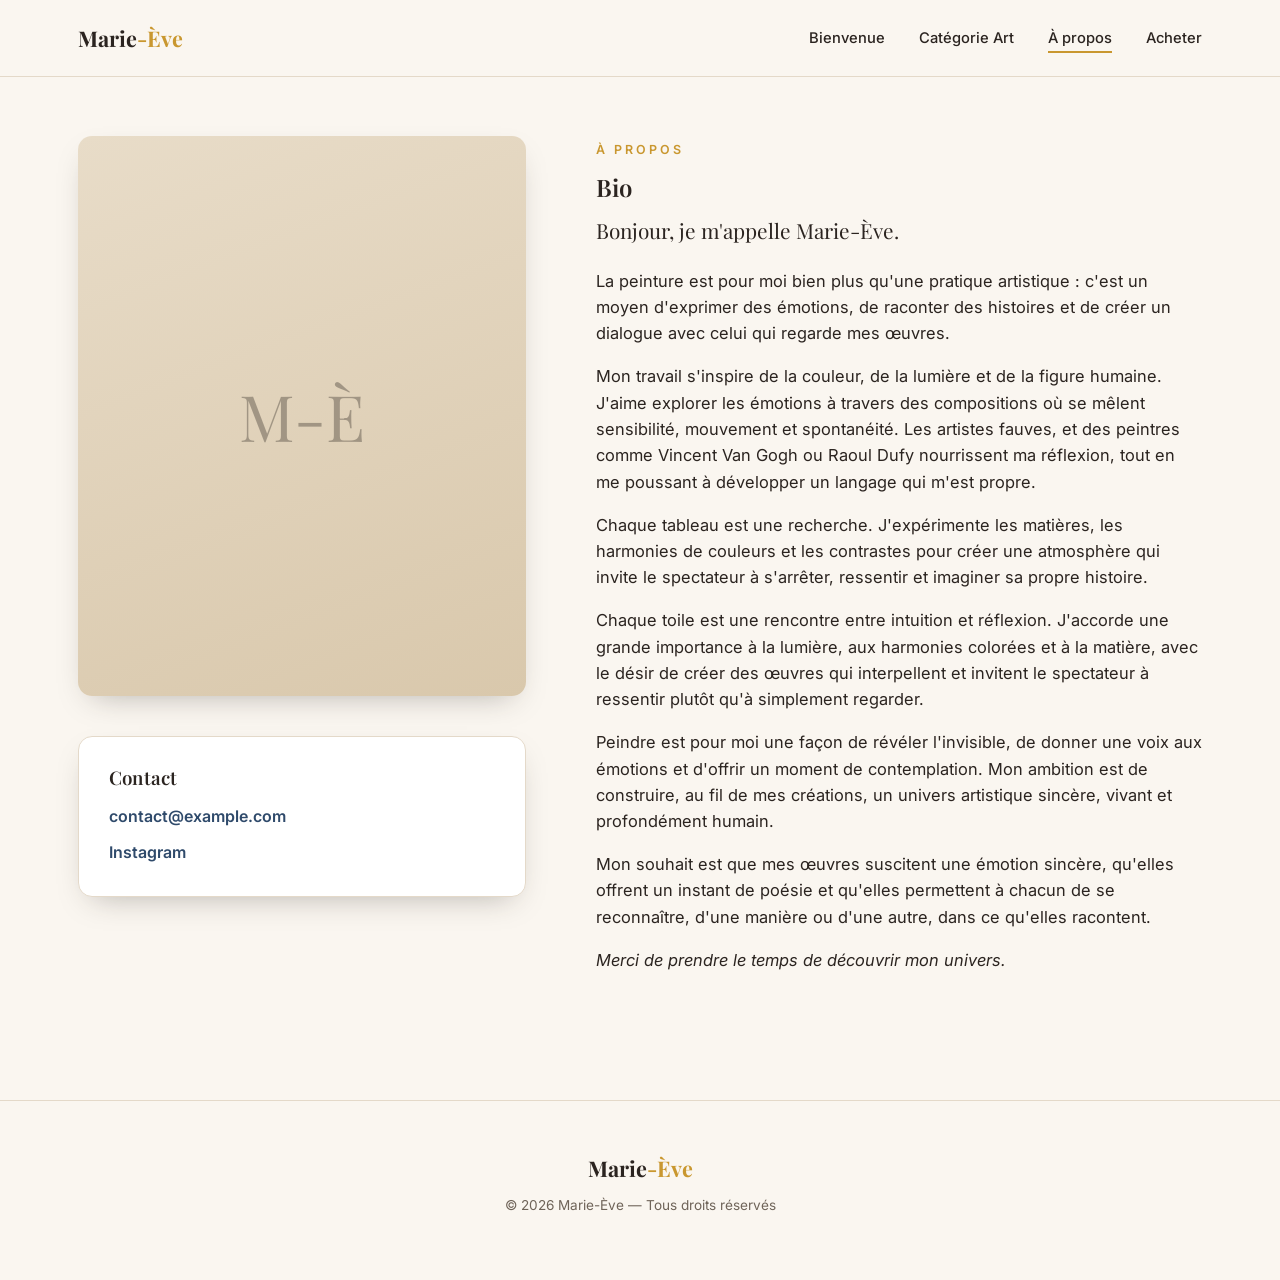
==== a-propos.html @ 45335b19 "Site portfolio: pages, styles, scripts et données de galerie Co-Authored-By: Claude Sonnet 5 <norepl" ====
<!DOCTYPE html>
<html lang="fr">
<head>
<meta charset="UTF-8" />
<meta name="viewport" content="width=device-width, initial-scale=1.0" />
<title>À propos — Marie-Ève</title>
<meta name="description" content="À propos de Marie-Ève : sa démarche artistique, ses inspirations et comment la contacter." />
<link rel="stylesheet" href="css/style.css" />
</head>
<body>

<nav class="site-nav is-solid">
  <div class="container">
    <a href="index.html" class="brand">Marie<span>-Ève</span></a>
    <button class="nav-toggle" aria-label="Menu">
      <span></span><span></span><span></span>
    </button>
    <ul class="nav-links">
      <li><a href="index.html">Bienvenue</a></li>
      <li><a href="categorie-art.html">Catégorie Art</a></li>
      <li><a href="a-propos.html">À propos</a></li>
      <li><a href="acheter.html">Acheter</a></li>
    </ul>
  </div>
</nav>

<section style="padding-top: calc(var(--nav-h) + 60px);">
  <div class="container">
    <div class="about-wrap">

      <div class="about-portrait reveal">
        <div class="portrait-frame">
          <img id="portrait-img" alt="Portrait de Marie-Ève" />
          <div class="portrait-placeholder" id="portrait-placeholder" style="display:none;">
            <span class="initials">M-È</span>
          </div>
        </div>

        <div class="contact-card">
          <h3>Contact</h3>
          <ul class="contact-list">
            <!-- TODO: remplacer par la vraie adresse e-mail / réseaux de Marie-Ève -->
            <li><a href="mailto:contact@example.com">contact@example.com</a></li>
            <li><a href="#" target="_blank" rel="noopener">Instagram</a></li>
          </ul>
        </div>
      </div>

      <div class="about-bio reveal">
        <span class="eyebrow">À propos</span>
        <h1>Bio</h1>

        <p>Bonjour, je m'appelle Marie-Ève.</p>

        <p>La peinture est pour moi bien plus qu'une pratique artistique : c'est un moyen d'exprimer des émotions, de raconter des histoires et de créer un dialogue avec celui qui regarde mes œuvres.</p>

        <p>Mon travail s'inspire de la couleur, de la lumière et de la figure humaine. J'aime explorer les émotions à travers des compositions où se mêlent sensibilité, mouvement et spontanéité. Les artistes fauves, et des peintres comme Vincent Van Gogh ou Raoul Dufy nourrissent ma réflexion, tout en me poussant à développer un langage qui m'est propre.</p>

        <p>Chaque tableau est une recherche. J'expérimente les matières, les harmonies de couleurs et les contrastes pour créer une atmosphère qui invite le spectateur à s'arrêter, ressentir et imaginer sa propre histoire.</p>

        <p>Chaque toile est une rencontre entre intuition et réflexion. J'accorde une grande importance à la lumière, aux harmonies colorées et à la matière, avec le désir de créer des œuvres qui interpellent et invitent le spectateur à ressentir plutôt qu'à simplement regarder.</p>

        <p>Peindre est pour moi une façon de révéler l'invisible, de donner une voix aux émotions et d'offrir un moment de contemplation. Mon ambition est de construire, au fil de mes créations, un univers artistique sincère, vivant et profondément humain.</p>

        <p>Mon souhait est que mes œuvres suscitent une émotion sincère, qu'elles offrent un instant de poésie et qu'elles permettent à chacun de se reconnaître, d'une manière ou d'une autre, dans ce qu'elles racontent.</p>

        <p><em>Merci de prendre le temps de découvrir mon univers.</em></p>
      </div>

    </div>
  </div>
</section>

<footer>
  <a href="index.html" class="brand">Marie<span>-Ève</span></a>
  <p>© <span id="year"></span> Marie-Ève — Tous droits réservés</p>
</footer>

<script src="js/portrait.js"></script>
<script src="js/main.js"></script>
<script>document.getElementById('year').textContent = new Date().getFullYear();</script>
</body>
</html>
---- css/style.css ----
/* ---------------------------------------------------------
   Marie-Ève — Art Portfolio
   --------------------------------------------------------- */

@import url('https://fonts.googleapis.com/css2?family=Playfair+Display:ital,wght@0,500;0,600;0,700;1,500&family=Inter:wght@400;500;600&display=swap');

:root {
  --bg: #faf6f0;
  --bg-alt: #f1e8dc;
  --paper: #ffffff;
  --text: #2b2420;
  --text-soft: #6f6459;
  --accent: #2f4a6b;
  --accent-soft: #6f8fae;
  --gold: #c9972f;
  --border: #e4d9c9;
  --shadow: 0 12px 30px -14px rgba(43, 36, 32, 0.35);
  --radius: 14px;
  --nav-h: 76px;
}

* {
  box-sizing: border-box;
}

html {
  scroll-behavior: smooth;
}

body {
  margin: 0;
  background: var(--bg);
  color: var(--text);
  font-family: 'Inter', -apple-system, BlinkMacSystemFont, 'Segoe UI', sans-serif;
  line-height: 1.6;
  -webkit-font-smoothing: antialiased;
}

img {
  max-width: 100%;
  display: block;
}

a {
  color: inherit;
}

h1, h2, h3, .display {
  font-family: 'Playfair Display', Georgia, serif;
  font-weight: 600;
  line-height: 1.15;
  margin: 0 0 0.5em;
  letter-spacing: 0.2px;
}

p {
  margin: 0 0 1em;
  color: var(--text-soft);
}

.container {
  width: 100%;
  max-width: 1180px;
  margin: 0 auto;
  padding: 0 28px;
}

.eyebrow {
  display: inline-block;
  font-size: 0.78rem;
  letter-spacing: 3px;
  text-transform: uppercase;
  color: var(--gold);
  font-weight: 600;
  margin-bottom: 14px;
}

.btn {
  display: inline-flex;
  align-items: center;
  gap: 8px;
  padding: 14px 30px;
  border-radius: 999px;
  font-weight: 600;
  font-size: 0.95rem;
  text-decoration: none;
  border: 1.5px solid transparent;
  cursor: pointer;
  transition: transform 0.25s ease, box-shadow 0.25s ease, background 0.25s ease, color 0.25s ease;
}

.btn-primary {
  background: var(--accent);
  color: #fff;
  box-shadow: var(--shadow);
}

.btn-primary:hover {
  transform: translateY(-2px);
  box-shadow: 0 16px 34px -14px rgba(47, 74, 107, 0.55);
}

.btn-outline {
  background: transparent;
  border-color: currentColor;
  color: var(--text);
}

.btn-outline:hover {
  background: var(--text);
  color: var(--bg);
}

.btn[disabled],
.btn.is-disabled {
  opacity: 0.55;
  cursor: not-allowed;
  pointer-events: none;
}

/* ---------- Nav ---------- */

.site-nav {
  position: fixed;
  top: 0;
  left: 0;
  right: 0;
  z-index: 100;
  height: var(--nav-h);
  display: flex;
  align-items: center;
  background: transparent;
  transition: background 0.35s ease, box-shadow 0.35s ease, backdrop-filter 0.35s ease;
}

.site-nav.is-scrolled,
.site-nav.is-solid {
  background: rgba(250, 246, 240, 0.92);
  backdrop-filter: saturate(180%) blur(10px);
  box-shadow: 0 1px 0 var(--border);
}

.site-nav .container {
  display: flex;
  align-items: center;
  justify-content: space-between;
}

.brand {
  font-family: 'Playfair Display', serif;
  font-size: 1.35rem;
  font-weight: 700;
  text-decoration: none;
  color: var(--text);
}

.brand span {
  color: var(--gold);
}

.nav-links {
  display: flex;
  gap: 34px;
  list-style: none;
  margin: 0;
  padding: 0;
}

.nav-links a {
  text-decoration: none;
  font-size: 0.92rem;
  font-weight: 500;
  color: var(--text);
  position: relative;
  padding: 6px 0;
}

.nav-links a::after {
  content: "";
  position: absolute;
  left: 0;
  bottom: 0;
  width: 0;
  height: 2px;
  background: var(--gold);
  transition: width 0.25s ease;
}

.nav-links a:hover::after,
.nav-links a.is-active::after {
  width: 100%;
}

.nav-toggle {
  display: none;
  background: none;
  border: none;
  cursor: pointer;
  padding: 8px;
}

.nav-toggle span {
  display: block;
  width: 24px;
  height: 2px;
  background: var(--text);
  margin: 5px 0;
  transition: transform 0.25s ease, opacity 0.25s ease;
}

/* ---------- Hero ---------- */

.hero {
  position: relative;
  min-height: 100vh;
  display: flex;
  align-items: center;
  justify-content: center;
  text-align: center;
  color: #fff;
  overflow: hidden;
  background: #1b1d22;
}

.hero-bg {
  position: absolute;
  inset: 0;
  background-size: cover;
  background-position: center;
  transform: scale(1.05);
}

.hero-bg::after {
  content: "";
  position: absolute;
  inset: 0;
  background: linear-gradient(180deg, rgba(20, 18, 22, 0.55) 0%, rgba(20, 18, 22, 0.72) 55%, rgba(20, 18, 22, 0.9) 100%);
}

.hero-content {
  position: relative;
  z-index: 2;
  max-width: 720px;
  padding: 0 24px;
}

.hero-content .eyebrow {
  color: #f2d386;
}

.hero-content h1 {
  font-size: clamp(2.4rem, 6vw, 4.2rem);
  color: #fff;
  margin-bottom: 0.35em;
}

.hero-content p {
  color: rgba(255, 255, 255, 0.85);
  font-size: 1.15rem;
  max-width: 560px;
  margin-left: auto;
  margin-right: auto;
}

.hero-actions {
  margin-top: 34px;
  display: flex;
  gap: 16px;
  justify-content: center;
  flex-wrap: wrap;
}

.hero-actions .btn-outline {
  color: #fff;
}

.hero-actions .btn-outline:hover {
  background: #fff;
  color: var(--text);
}

.scroll-cue {
  position: absolute;
  bottom: 30px;
  left: 50%;
  transform: translateX(-50%);
  z-index: 2;
  color: rgba(255, 255, 255, 0.75);
  font-size: 0.75rem;
  letter-spacing: 2px;
  text-transform: uppercase;
  display: flex;
  flex-direction: column;
  align-items: center;
  gap: 8px;
}

.scroll-cue .line {
  width: 1px;
  height: 34px;
  background: rgba(255, 255, 255, 0.55);
  animation: scrollCue 1.8s ease-in-out infinite;
}

@keyframes scrollCue {
  0% { transform: scaleY(0.2); opacity: 0; transform-origin: top; }
  50% { transform: scaleY(1); opacity: 1; transform-origin: top; }
  100% { transform: scaleY(0.2); opacity: 0; transform-origin: bottom; }
}

/* ---------- Sections ---------- */

section {
  padding: 110px 0;
}

.section-head {
  text-align: center;
  max-width: 640px;
  margin: 0 auto 56px;
}

.section-head p {
  font-size: 1.05rem;
}

.alt-bg {
  background: var(--bg-alt);
}

/* fade-in-on-scroll */
.reveal {
  opacity: 0;
  transform: translateY(28px);
  transition: opacity 0.7s ease, transform 0.7s ease;
}

.reveal.is-visible {
  opacity: 1;
  transform: none;
}

/* ---------- Home: intro + featured ---------- */

.intro {
  text-align: center;
  max-width: 700px;
  margin: 0 auto;
}

.intro h2 {
  font-size: clamp(1.8rem, 3.4vw, 2.6rem);
}

.featured-grid {
  margin-top: 60px;
  display: grid;
  grid-template-columns: repeat(4, 1fr);
  gap: 18px;
}

.featured-grid a {
  display: block;
  border-radius: var(--radius);
  overflow: hidden;
  aspect-ratio: 3 / 4;
  box-shadow: var(--shadow);
  position: relative;
}

.featured-grid img {
  width: 100%;
  height: 100%;
  object-fit: cover;
  transition: transform 0.6s ease;
}

.featured-grid a:hover img {
  transform: scale(1.06);
}

.featured-grid .tag {
  position: absolute;
  left: 12px;
  bottom: 12px;
  background: rgba(20, 18, 22, 0.65);
  color: #fff;
  font-size: 0.72rem;
  letter-spacing: 1px;
  text-transform: uppercase;
  padding: 5px 10px;
  border-radius: 999px;
}

.cta-block {
  text-align: center;
  margin-top: 64px;
}

/* ---------- Catégorie Art hub ---------- */

.art-hub {
  display: grid;
  grid-template-columns: 1fr 1.15fr 1fr;
  gap: 22px;
  align-items: center;
}

.art-hub-center {
  grid-column: 2;
  position: relative;
  border-radius: 50%;
  overflow: hidden;
  aspect-ratio: 1 / 1;
  box-shadow: 0 24px 50px -18px rgba(43, 36, 32, 0.45);
  border: 6px solid var(--paper);
}

.art-hub-center img {
  width: 100%;
  height: 100%;
  object-fit: cover;
}

.art-hub-col {
  display: flex;
  flex-direction: column;
  gap: 22px;
}

.hub-card {
  display: block;
  background: var(--paper);
  border: 1px solid var(--border);
  border-radius: var(--radius);
  padding: 20px 20px;
  text-decoration: none;
  color: var(--text);
  box-shadow: var(--shadow);
  transition: transform 0.3s ease, border-color 0.3s ease;
}

.hub-card:hover,
.hub-card.is-active {
  transform: translateY(-4px);
  border-color: var(--gold);
}

.hub-card .count {
  display: block;
  font-size: 0.78rem;
  color: var(--text-soft);
  margin-top: 4px;
}

.hub-card h3 {
  font-size: 1.05rem;
  margin: 0;
}

/* ---------- Gallery ---------- */

.gallery-tabs {
  display: flex;
  flex-wrap: wrap;
  gap: 10px;
  justify-content: center;
  margin: 0 0 46px;
}

.gallery-tab {
  border: 1.5px solid var(--border);
  background: var(--paper);
  color: var(--text-soft);
  padding: 10px 20px;
  border-radius: 999px;
  font-size: 0.88rem;
  font-weight: 600;
  cursor: pointer;
  transition: all 0.25s ease;
}

.gallery-tab:hover {
  border-color: var(--gold);
  color: var(--text);
}

.gallery-tab.is-active {
  background: var(--accent);
  border-color: var(--accent);
  color: #fff;
}

.gallery-grid {
  display: grid;
  grid-template-columns: repeat(auto-fill, minmax(230px, 1fr));
  gap: 18px;
}

.gallery-item {
  border-radius: var(--radius);
  overflow: hidden;
  box-shadow: var(--shadow);
  cursor: zoom-in;
  background: var(--paper);
  border: 1px solid var(--border);
  opacity: 0;
  transform: translateY(16px) scale(0.98);
  transition: opacity 0.45s ease, transform 0.45s ease;
  position: relative;
}

.gallery-item.is-shown {
  opacity: 1;
  transform: none;
}

.gallery-item .thumb {
  position: relative;
  width: 100%;
  aspect-ratio: 4 / 5;
  background: #1b1d22;
  overflow: hidden;
}

.gallery-item img,
.gallery-item video {
  width: 100%;
  height: 100%;
  object-fit: cover;
  transition: transform 0.5s ease;
}

.gallery-item:hover .thumb img,
.gallery-item:hover .thumb video {
  transform: scale(1.05);
}

.gallery-item .badge-count {
  position: absolute;
  top: 10px;
  right: 10px;
  background: rgba(20, 18, 22, 0.68);
  color: #fff;
  font-size: 0.75rem;
  font-weight: 600;
  padding: 4px 10px;
  border-radius: 999px;
  display: flex;
  align-items: center;
  gap: 4px;
  z-index: 2;
}

.gallery-item .play-icon {
  position: absolute;
  inset: 0;
  display: flex;
  align-items: center;
  justify-content: center;
  z-index: 2;
  pointer-events: none;
}

.gallery-item .play-icon span {
  width: 46px;
  height: 46px;
  border-radius: 50%;
  background: rgba(255, 255, 255, 0.9);
  display: flex;
  align-items: center;
  justify-content: center;
  color: var(--text);
  font-size: 1rem;
}

.gallery-item .work-title {
  display: block;
  padding: 12px 14px;
  font-size: 0.88rem;
  font-weight: 600;
  color: var(--text);
  border-top: 1px solid var(--border);
}

.gallery-empty {
  text-align: center;
  color: var(--text-soft);
  padding: 60px 20px;
  font-style: italic;
}

/* ---------- Lightbox ---------- */

.lightbox {
  position: fixed;
  inset: 0;
  z-index: 300;
  background: rgba(15, 13, 16, 0.92);
  display: none;
  align-items: center;
  justify-content: center;
  padding: 40px;
}

.lightbox.is-open {
  display: flex;
}

.lightbox-stage {
  display: flex;
  align-items: center;
  justify-content: center;
  max-width: 100%;
  max-height: 100%;
}

.lightbox img,
.lightbox video {
  max-width: 100%;
  max-height: 82vh;
  border-radius: 6px;
  box-shadow: 0 30px 60px rgba(0,0,0,0.5);
}

.lightbox-caption {
  position: absolute;
  bottom: 24px;
  left: 50%;
  transform: translateX(-50%);
  color: rgba(255, 255, 255, 0.85);
  font-size: 0.9rem;
  text-align: center;
}

.lightbox-close {
  position: absolute;
  top: 24px;
  right: 30px;
  background: none;
  border: none;
  color: #fff;
  font-size: 2rem;
  line-height: 1;
  cursor: pointer;
}

.lightbox-nav {
  position: absolute;
  top: 50%;
  transform: translateY(-50%);
  background: rgba(255,255,255,0.08);
  border: none;
  color: #fff;
  width: 48px;
  height: 48px;
  border-radius: 50%;
  font-size: 1.4rem;
  cursor: pointer;
  transition: background 0.2s ease;
}

.lightbox-nav:hover {
  background: rgba(255,255,255,0.2);
}

.lightbox-prev { left: 20px; }
.lightbox-next { right: 20px; }

/* ---------- À propos ---------- */

.about-wrap {
  display: grid;
  grid-template-columns: 0.85fr 1.15fr;
  gap: 70px;
  align-items: start;
}

.about-portrait {
  position: sticky;
  top: calc(var(--nav-h) + 30px);
}

.portrait-frame {
  position: relative;
  border-radius: var(--radius);
  overflow: hidden;
  aspect-ratio: 4 / 5;
  box-shadow: var(--shadow);
  background: linear-gradient(160deg, #e8dcc8, #d9c8ac);
}

.portrait-frame img {
  width: 100%;
  height: 100%;
  object-fit: cover;
  position: relative;
  z-index: 2;
}

.portrait-placeholder {
  position: absolute;
  inset: 0;
  display: flex;
  align-items: center;
  justify-content: center;
  z-index: 1;
}

.portrait-placeholder .initials {
  font-family: 'Playfair Display', serif;
  font-size: 4rem;
  color: rgba(43, 36, 32, 0.35);
}

.about-bio p {
  color: var(--text);
  font-size: 1.03rem;
}

.about-bio p:first-of-type {
  font-family: 'Playfair Display', serif;
  font-size: 1.3rem;
  color: var(--text);
}

.contact-card {
  margin-top: 40px;
  background: var(--paper);
  border: 1px solid var(--border);
  border-radius: var(--radius);
  padding: 30px;
  box-shadow: var(--shadow);
}

.contact-card h3 {
  margin-bottom: 16px;
}

.contact-list {
  list-style: none;
  margin: 0;
  padding: 0;
  display: flex;
  flex-direction: column;
  gap: 10px;
}

.contact-list a {
  text-decoration: none;
  font-weight: 600;
  color: var(--accent);
}

.contact-list a:hover {
  text-decoration: underline;
}

/* ---------- Acheter ---------- */

.buy-hero {
  text-align: center;
  max-width: 640px;
  margin: 0 auto 60px;
}

.shop-grid {
  display: grid;
  grid-template-columns: repeat(2, 1fr);
  gap: 28px;
  max-width: 900px;
  margin: 0 auto;
}

.shop-card {
  background: var(--paper);
  border: 1px solid var(--border);
  border-radius: var(--radius);
  padding: 44px 34px;
  text-align: center;
  box-shadow: var(--shadow);
  text-decoration: none;
  color: var(--text);
  transition: transform 0.3s ease;
}

.shop-card:hover {
  transform: translateY(-6px);
}

.shop-icon {
  width: 56px;
  height: 56px;
  margin: 0 auto 20px;
  border-radius: 50%;
  background: var(--bg-alt);
  display: flex;
  align-items: center;
  justify-content: center;
  font-size: 1.4rem;
  color: var(--accent);
}

.shop-card h3 {
  margin-bottom: 8px;
}

.shop-card .note {
  display: inline-block;
  margin-top: 18px;
  font-size: 0.78rem;
  letter-spacing: 1px;
  text-transform: uppercase;
  color: var(--gold);
  font-weight: 600;
}

.shop-card.is-soon {
  opacity: 0.7;
}

.buy-note {
  max-width: 640px;
  margin: 50px auto 0;
  text-align: center;
  color: var(--text-soft);
  font-size: 0.92rem;
}

/* ---------- Footer ---------- */

footer {
  padding: 50px 0;
  text-align: center;
  color: var(--text-soft);
  font-size: 0.85rem;
  border-top: 1px solid var(--border);
}

footer .brand {
  display: block;
  margin-bottom: 10px;
}

/* ---------- Responsive ---------- */

@media (max-width: 860px) {
  .nav-links {
    position: fixed;
    top: var(--nav-h);
    left: 0;
    right: 0;
    background: var(--bg);
    flex-direction: column;
    align-items: center;
    padding: 26px 0 34px;
    gap: 22px;
    transform: translateY(-130%);
    transition: transform 0.35s ease;
    box-shadow: 0 12px 20px -12px rgba(0,0,0,0.15);
  }

  .nav-links.is-open {
    transform: translateY(0);
  }

  .nav-toggle {
    display: block;
  }

  .featured-grid {
    grid-template-columns: repeat(2, 1fr);
  }

  .art-hub {
    grid-template-columns: 1fr;
  }

  .art-hub-center {
    grid-column: 1;
    max-width: 260px;
    margin: 0 auto 10px;
  }

  .about-wrap {
    grid-template-columns: 1fr;
  }

  .about-portrait {
    position: static;
    max-width: 320px;
    margin: 0 auto;
  }

  .shop-grid {
    grid-template-columns: 1fr;
  }
}

@media (max-width: 520px) {
  .featured-grid {
    grid-template-columns: repeat(2, 1fr);
  }
  section {
    padding: 80px 0;
  }
}
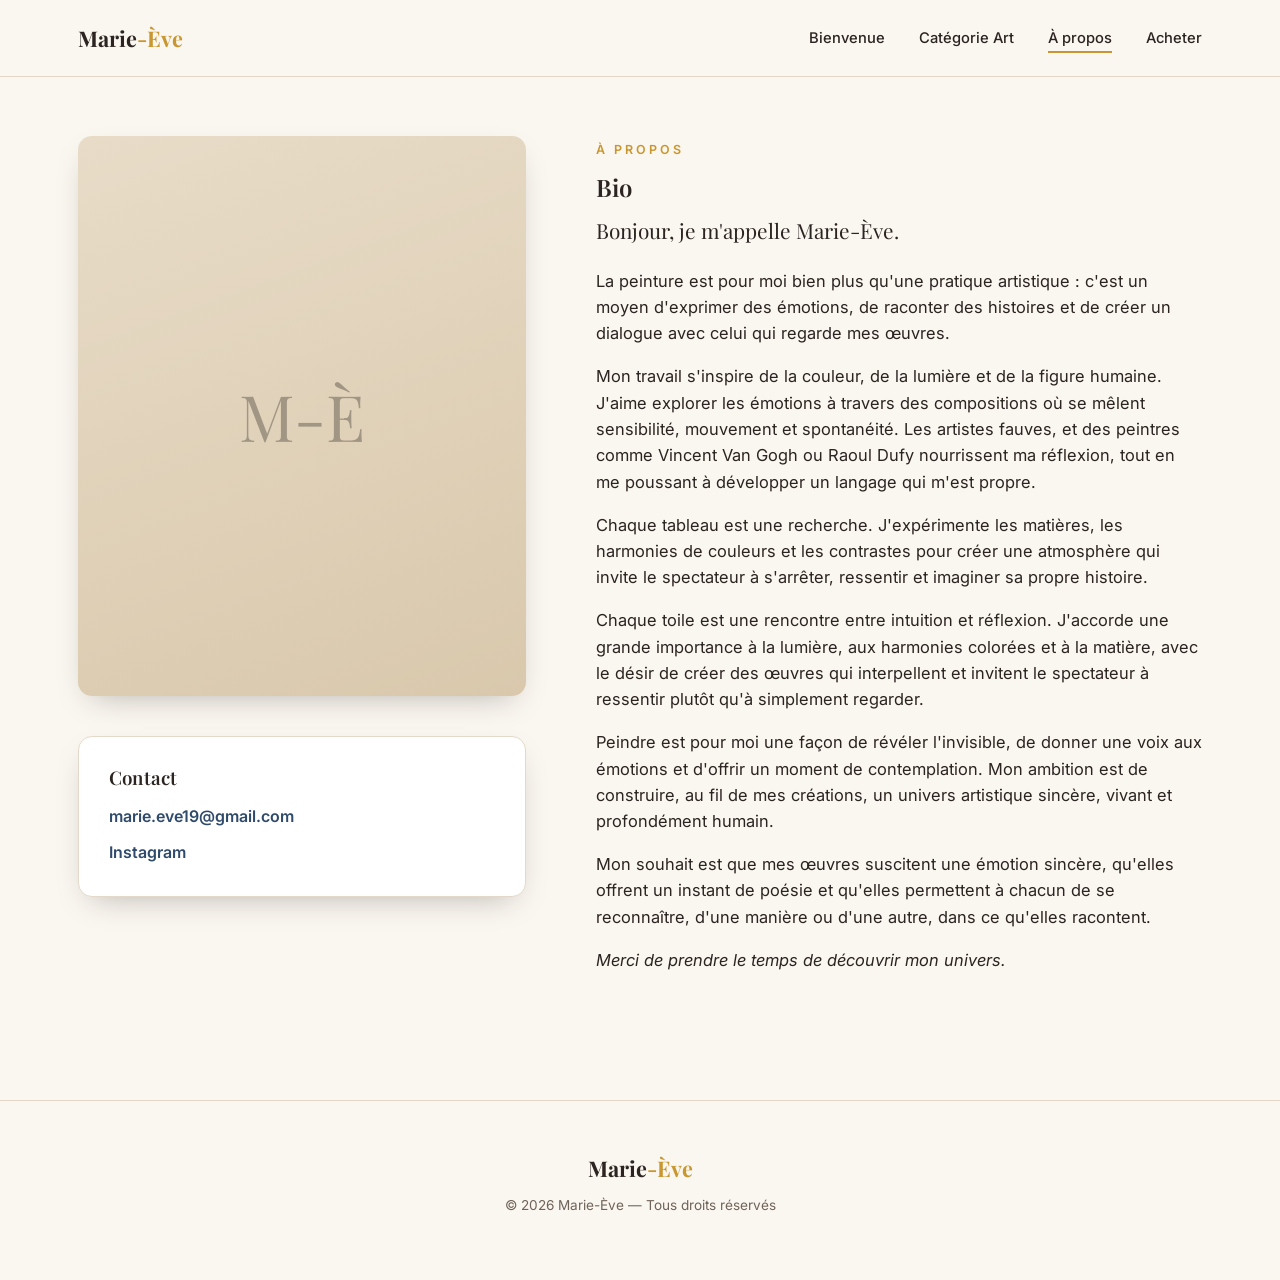
==== commit 11c8d0c2: "Ajoute les vraies coordonnées de contact (e-mail + Instagram) Co-Authored-By: Claude Sonnet 5 <norep" ====
--- a/a-propos.html
+++ b/a-propos.html
@@ -39,9 +39,8 @@
         <div class="contact-card">
           <h3>Contact</h3>
           <ul class="contact-list">
-            <!-- TODO: remplacer par la vraie adresse e-mail / réseaux de Marie-Ève -->
-            <li><a href="mailto:contact@example.com">contact@example.com</a></li>
-            <li><a href="#" target="_blank" rel="noopener">Instagram</a></li>
+            <li><a href="mailto:marie.eve19@gmail.com">marie.eve19@gmail.com</a></li>
+            <li><a href="https://www.instagram.com/marieevemlavie/" target="_blank" rel="noopener">Instagram</a></li>
           </ul>
         </div>
       </div>
